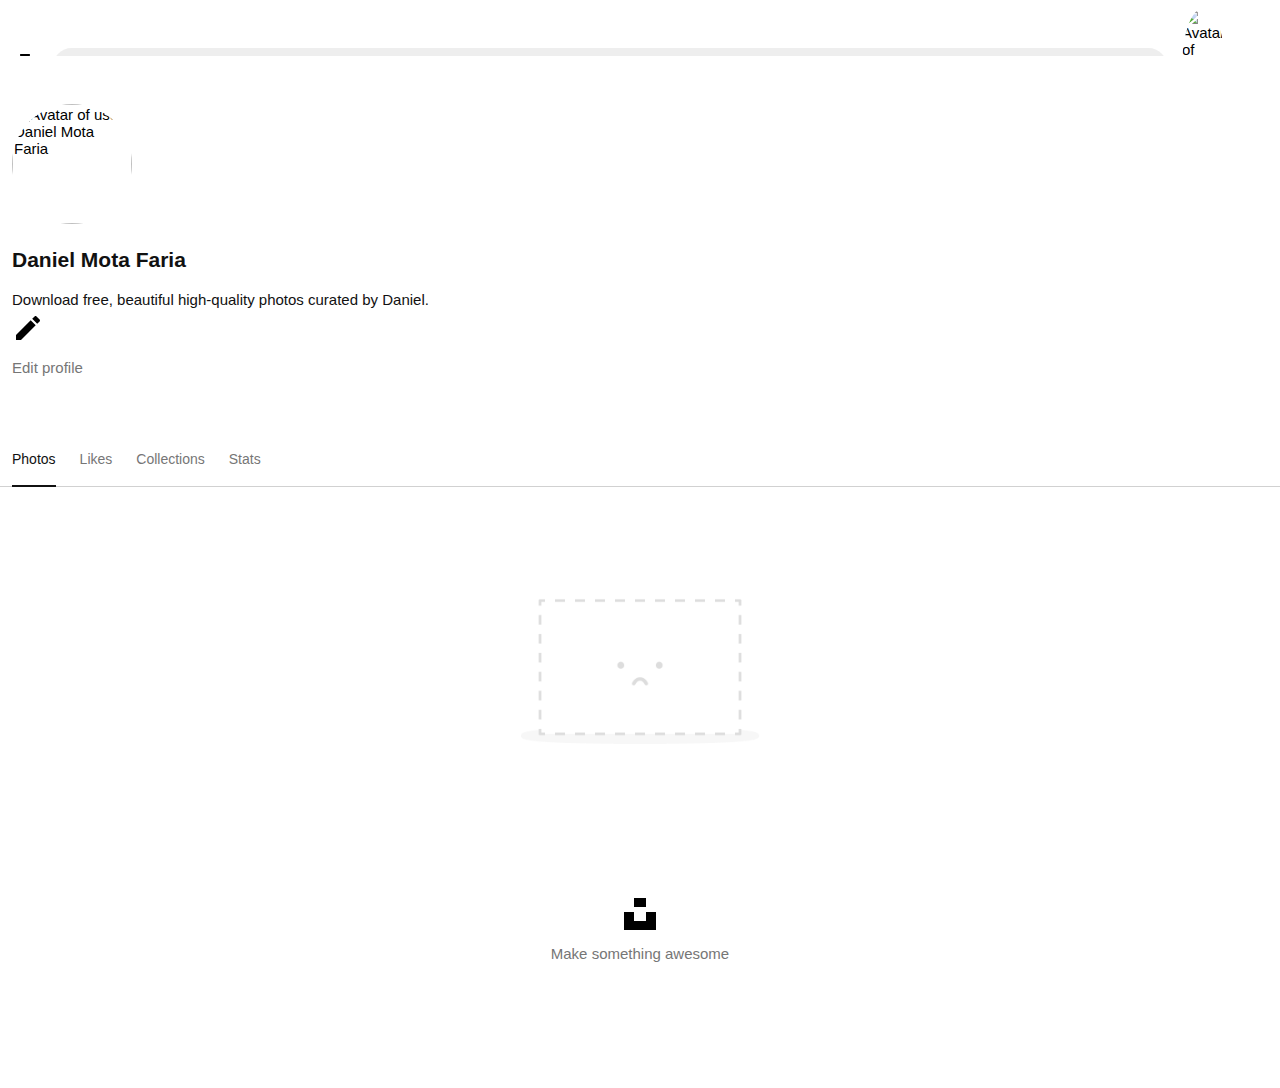
==== Tweedepagina.html @ b47a4273 "Add files via upload" ====
<html lang="nl">

<head>
    <meta charset="UTF-8">
    <meta name="author" content="jouw naam">
    <meta name="viewport" content="width=device-width, initial-scale=1">

    <title>Unsplash website</title>

    <link href="styles/style-pagina2.css" rel="stylesheet">
</head>

<body>
    <h1 class="visually-hidden">See the best free to download photos, images, and wallpapers by Daniel Mota Faria on
        Unsplash.</h1>

    <header>
        <a title="Home — Unsplash" href="/">
            <svg width="26" height="26" class="_1Jlgk" version="1.1" viewBox="0 0 32 32" aria-labelledby="unsplash-home"
                aria-hidden="false">
                <title id="unsplash-home">Unsplash Home</title>
                <path d="M10 9V0h12v9H10zm12 5h10v18H0V14h10v9h12v-9z"> </path>
            </svg>
        </a>

        <form role="search" id="zoekbalk" action="#">
            <button type="submit">
                <svg id="search-icon" width="32" height="32" class="_2-tlh _1azRR _1mPD6" version="1.1"
                    viewBox="0 0 32 32" aria-hidden="false">
                    <path
                        d="M31 28.64l-7.57-7.57a12.53 12.53 0 1 0-2.36 2.36l7.57 7.57zm-17.5-6a9.17 9.17 0 1 1 6.5-2.64 9.11 9.11 0 0 1-6.5 2.67z">
                    </path>
                </svg>
                <input type="search" name="search" id="search" placeholder="Search photos" autocomplete="off"
                    aria-label="zoeken">
            </button>
        </form>

        <img srcset="https://images.unsplash.com/placeholder-avatars/extra-large.jpg?dpr=1&amp;auto=format&amp;fit=crop&amp;w=27&amp;h=27&amp;q=60&amp;crop=faces&amp;bg=fff 1x, https://images.unsplash.com/placeholder-avatars/extra-large.jpg?dpr=2&amp;auto=format&amp;fit=crop&amp;w=27&amp;h=27&amp;q=60&amp;crop=faces&amp;bg=fff 2x"
            src="https://images.unsplash.com/placeholder-avatars/extra-large.jpg?auto=format&amp;fit=crop&amp;w=27&amp;h=27&amp;q=60&amp;crop=faces&amp;bg=fff"
            alt="Avatar of user Daniel Mota Faria">


        <svg id="hamburger" width="24" height="24" version="1.1" viewBox="0 0 32 32" aria-hidden="false">
            <path d="M4 21.3h24V24H4v-2.7zM4 8v2.7h24V8H4zm0 9.3h24v-2.7H4v2.7z"></path>
        </svg>
    </header>

    <section id="profile-info">
        <h2 class="visually-hidden">profile info</h2>
        <img srcset="https://images.unsplash.com/placeholder-avatars/extra-large.jpg?dpr=1&amp;auto=format&amp;fit=crop&amp;w=27&amp;h=27&amp;q=60&amp;crop=faces&amp;bg=fff 1x, https://images.unsplash.com/placeholder-avatars/extra-large.jpg?dpr=2&amp;auto=format&amp;fit=crop&amp;w=27&amp;h=27&amp;q=60&amp;crop=faces&amp;bg=fff 2x"
            src="https://images.unsplash.com/placeholder-avatars/extra-large.jpg?auto=format&amp;fit=crop&amp;w=27&amp;h=27&amp;q=60&amp;crop=faces&amp;bg=fff"
            alt="Avatar of user Daniel Mota Faria">
        <h1>Daniel Mota Faria</h1>
        <h2>Download free, beautiful high-quality photos curated by Daniel.</h2>
        <a href="#">
            <svg width="32" height="32" viewBox="0 0 32 32" aria-hidden="false">
                <path
                    d="M18.7 8.3l5 5L9 28H4v-5L18.7 8.3zm8.9-.8l-3.1-3.1c-.5-.5-1.4-.5-1.9 0l-2.4 2.4 5 5 2.4-2.4c.5-.5.5-1.4 0-1.9z">
                </path>
            </svg>
            <p>Edit profile</p>
        </a>
    </section>

    <section id="categories">
        <h2 class="visually-hidden">categories</h2>
        <ul>
            <li><a href="#">Photos</a></li>
            <li><a href="#">Likes</a></li>
            <li><a href="#">Collections</a></li>
            <li><a href="#">Stats</a></li>
        </ul>
    </section>

    <section id="no-content">
        <h2 class="visually-hidden">No content available</h2>
        <img alt="No content available" src="images/No-content.png">
    </section>

    <footer>
        <svg width="32" height="32" viewBox="0 0 32 32" aria-hidden="false">
            <path d="M10 9V0h12v9H10zm12 5h10v18H0V14h10v9h12v-9z"></path>
        </svg>
        <p>Make something awesome</p>
    </footer>
</body>

</html>
---- styles/style-pagina2.css ----
*,
*::after,
*::before {
    box-sizing: border-box;
    font-family: apple-system, BlinkMacSystemFont, San Francisco, Helvetica Neue, Helvetica, Ubuntu, Roboto, Noto, Segoe UI, Arial, sans-serif;
    font-size: 15px;
    font-weight: 400;
}

body {
    background: white;
    margin: 0;
}

@media(max-width:480px) {
    #profile-info a {
        display: none;
    }
}

a {
    /*om de blauwe kleur en onderstreep te verwijderen*/
    color: #767676;
    text-decoration: none;
}

header {
    /*dit is me container/parent */
    z-index: 10;
    align-items: center;
    margin: 0;
    padding: 0.5em 0.8em;
    height: 56px;

    max-width: 100%;

    display: grid;
    grid-template-columns: min-content 1fr min-content min-content;
    column-gap: 1em;
    grid-column-start: auto;

    background: white;
    overflow: hidden;
}

header img {
    border-radius: 50%;
}

#zoekbalk {
    /*Dit is de css voor de zoekbalk*/

    height: 2.5em;
    border-radius: 1.6em;
    background-color: #eee;
    border: 1px solid transparent;
    margin: 0;
    flex: 1;
}


button:first-of-type {
    /*dit is niet alleen de icon */

    height: 40px;
    display: flex;

    width: 100%;
    background-color: transparent;
    border: 1px solid transparent;
}

#search {
    background-color: transparent;
    border: solid 1px transparent;
    width: 100%;
    height: 100%;
    padding: 1px 2px 4px 7px;

    font-size: 13.8px;
}

#search-icon {
    margin: .1875em 0 0 .1875em;
    fill: #767676;

    height: 60%;
    padding-top: 6px;
}

#hamburger {
    margin-right: 4px;
    fill: #767676;
}

#profile-info {
    padding: 48px 12px;
}

#profile-info img {
    height: 8em;
    border-radius: 50%;
    margin-bottom: 24px;
}

#profile-info h1 {
    font-size: 21px;
    font-weight: 700;
    margin: 0;
    color: #111;
    padding-bottom: 16px;
}

#profile-info h2 {
    font-size: 15px;
    font-weight: 400;
    line-height: 1.6;
    color: #111;
    margin: 0;
}

#categories{
    position:relative;
}

ul {
    position:sticky;
    list-style-type: none;
    background-color: white;
    height: 3.7333333333333334em;
    margin-bottom: 56px;
    margin-top: -8px;
    font-size:15px;
    font-weight: 400;
    display: flex;
    align-items: center;
    padding: 0 .8em;
    box-shadow: inset 0 -1px #d1d1d1;
}

li {
    /*items in de menubalk*/
    padding-left: 1.6em;
    height: 100%;
    width: fit-content;
    display: flex;
    align-items: center;
  
    color: #767676;
}

li:first-of-type{
    padding-left:0;
    box-shadow: inset 0 -2px #111;
}
li:first-of-type a{
    color:#111;
}

li a{
    font-size:14px;
    font-weight: 500;
}

#no-content{
    display:flex;
    align-items:center;
    justify-content:center;
    padding:0 .8em;
    margin-bottom:100px;
}

#no-content img{
    max-width:20em;
    margin:0 25.6px;
    justify-content:center;
    align-items:center;
}

footer{
    display:flex;
    align-items:center;
    flex-direction:column;
    padding-top:2em;
    padding-bottom:110px;
}

footer p{
    margin-top:1em;
    margin-bottom:16px;
    color:#767676;
}

.visually-hidden {
    /* https://www.a11yproject.com/posts/2013-01-11-how-to-hide-content/ */
    clip: rect(0 0 0 0);
    clip-path: inset(50%);
    height: 1px;
    overflow: hidden;
    position: absolute;
    white-space: nowrap;
    width: 1px;
}
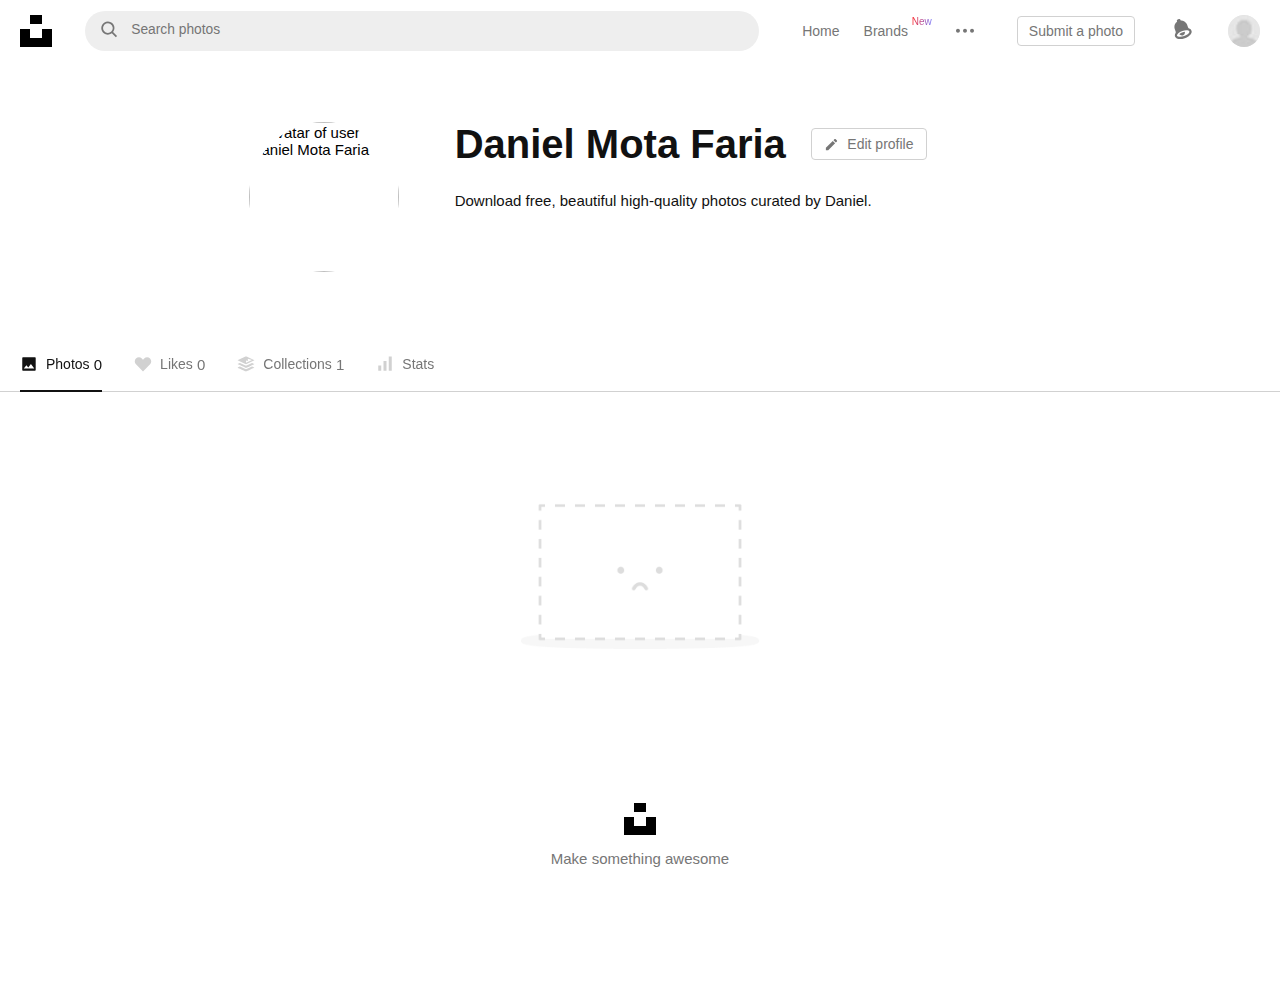
==== commit d4f92efa: "Add files via upload" ====
--- a/Tweedepagina.html
+++ b/Tweedepagina.html
@@ -16,60 +16,111 @@
 
     <header>
         <a title="Home — Unsplash" href="/">
-            <svg width="26" height="26" class="_1Jlgk" version="1.1" viewBox="0 0 32 32" aria-labelledby="unsplash-home"
-                aria-hidden="false">
+            <svg viewBox="0 0 32 32" aria-labelledby="unsplash-home" aria-hidden="false">
                 <title id="unsplash-home">Unsplash Home</title>
                 <path d="M10 9V0h12v9H10zm12 5h10v18H0V14h10v9h12v-9z"> </path>
             </svg>
         </a>
 
-        <form role="search" id="zoekbalk" action="#">
-            <button type="submit">
-                <svg id="search-icon" width="32" height="32" class="_2-tlh _1azRR _1mPD6" version="1.1"
-                    viewBox="0 0 32 32" aria-hidden="false">
+        <div role="search" id="zoekbalk" action="#">
+            <button>
+                <svg width="32" height="32" viewBox="0 0 32 32" aria-hidden="false">
                     <path
                         d="M31 28.64l-7.57-7.57a12.53 12.53 0 1 0-2.36 2.36l7.57 7.57zm-17.5-6a9.17 9.17 0 1 1 6.5-2.64 9.11 9.11 0 0 1-6.5 2.67z">
                     </path>
                 </svg>
-                <input type="search" name="search" id="search" placeholder="Search photos" autocomplete="off"
+                <input id="searchSmallscreen" placeholder="Search photos" autocomplete="off" aria-label="zoeken">
+                <input id="searchBigscreen" placeholder="Search free high-resolution photos" autocomplete="off"
                     aria-label="zoeken">
             </button>
-        </form>
+        </div>
 
-        <img srcset="https://images.unsplash.com/placeholder-avatars/extra-large.jpg?dpr=1&amp;auto=format&amp;fit=crop&amp;w=27&amp;h=27&amp;q=60&amp;crop=faces&amp;bg=fff 1x, https://images.unsplash.com/placeholder-avatars/extra-large.jpg?dpr=2&amp;auto=format&amp;fit=crop&amp;w=27&amp;h=27&amp;q=60&amp;crop=faces&amp;bg=fff 2x"
-            src="https://images.unsplash.com/placeholder-avatars/extra-large.jpg?auto=format&amp;fit=crop&amp;w=27&amp;h=27&amp;q=60&amp;crop=faces&amp;bg=fff"
-            alt="Avatar of user Daniel Mota Faria">
+        <ul>
+            <li>Home</li>
+            <li>Brands&nbsp;<span>New</span></li>
+            <li><svg width="18" height="18" viewBox="0 0 32 32" aria-hidden="false">
+                    <path
+                        d="M7 15.5c0 1.9-1.6 3.5-3.5 3.5s-3.5-1.6-3.5-3.5 1.6-3.5 3.5-3.5 3.5 1.6 3.5 3.5zm21.5-3.5c-1.9 0-3.5 1.6-3.5 3.5s1.6 3.5 3.5 3.5 3.5-1.6 3.5-3.5-1.6-3.5-3.5-3.5zm-12.5 0c-1.9 0-3.5 1.6-3.5 3.5s1.6 3.5 3.5 3.5 3.5-1.6 3.5-3.5-1.6-3.5-3.5-3.5z">
+                    </path>
+                </svg></li>
+        </ul>
 
+        <button id="Submitphoto">Submit a photo</button>
 
-        <svg id="hamburger" width="24" height="24" version="1.1" viewBox="0 0 32 32" aria-hidden="false">
+        <div id="Bell"><svg width="20" height="20" viewBox="0 0 32 32" aria-hidden="false">
+                <path
+                    d="M18.9 30.6c-7.4 2.6-14.2 1.4-15.7-2.8-.5-1.5-.2-3.2.8-4.9.5-.8.5-2.1.2-3l-1.4-3.9c-.9-2.6-.7-5.2.3-7.5.7-1.7 2-3.1 3.5-4.1l-.4-1c-.4-1.1.2-2.2 1.3-2.6l1.9-.7c1.1-.4 2.2.2 2.6 1.3l.4 1c2-.2 4.1.3 5.9 1.4 1.9 1.2 3.5 3.1 4.3 5.4l1.4 3.9c.3.8 1.2 1.9 2 2.2 1.8.7 3 1.8 3.6 3.4 1.4 4.2-3.2 9.3-10.7 11.9zm7.3-10.8c-.6-1.7-5.2-2.8-11.3-.7-6.1 2.1-9 5.8-8.4 7.5.6 1.7 5.2 2.8 11.3.7 6.1-2.1 9-5.8 8.4-7.5zm-7.2.8l.1.8c0 1.9-1.1 3.6-2.7 4.4-.6.3-1.3.6-2.1.6h-.1c-1.6 0-2.9-.8-3.9-1.9-.1-.2-.1-.5.1-.6 1.1-.9 2.8-2 5.3-2.8 1-.3 2-.6 2.9-.8.1-.1.3.1.4.3z">
+                </path>
+            </svg>
+        </div>
+        <button id="Profile">
+            <img src="images/Avatar-profile.jpg">
+        </button>
+
+        <svg id="hamburger" width="24" height="24" viewBox="0 0 32 32" aria-hidden="false">
             <path d="M4 21.3h24V24H4v-2.7zM4 8v2.7h24V8H4zm0 9.3h24v-2.7H4v2.7z"></path>
         </svg>
     </header>
 
     <section id="profile-info">
         <h2 class="visually-hidden">profile info</h2>
-        <img srcset="https://images.unsplash.com/placeholder-avatars/extra-large.jpg?dpr=1&amp;auto=format&amp;fit=crop&amp;w=27&amp;h=27&amp;q=60&amp;crop=faces&amp;bg=fff 1x, https://images.unsplash.com/placeholder-avatars/extra-large.jpg?dpr=2&amp;auto=format&amp;fit=crop&amp;w=27&amp;h=27&amp;q=60&amp;crop=faces&amp;bg=fff 2x"
-            src="https://images.unsplash.com/placeholder-avatars/extra-large.jpg?auto=format&amp;fit=crop&amp;w=27&amp;h=27&amp;q=60&amp;crop=faces&amp;bg=fff"
-            alt="Avatar of user Daniel Mota Faria">
-        <h1>Daniel Mota Faria</h1>
-        <h2>Download free, beautiful high-quality photos curated by Daniel.</h2>
-        <a href="#">
-            <svg width="32" height="32" viewBox="0 0 32 32" aria-hidden="false">
-                <path
-                    d="M18.7 8.3l5 5L9 28H4v-5L18.7 8.3zm8.9-.8l-3.1-3.1c-.5-.5-1.4-.5-1.9 0l-2.4 2.4 5 5 2.4-2.4c.5-.5.5-1.4 0-1.9z">
-                </path>
-            </svg>
-            <p>Edit profile</p>
-        </a>
+        <div>
+            <img srcset="https://images.unsplash.com/placeholder-avatars/extra-large.jpg?dpr=1&amp;auto=format&amp;fit=crop&amp;w=27&amp;h=27&amp;q=60&amp;crop=faces&amp;bg=fff 1x, https://images.unsplash.com/placeholder-avatars/extra-large.jpg?dpr=2&amp;auto=format&amp;fit=crop&amp;w=27&amp;h=27&amp;q=60&amp;crop=faces&amp;bg=fff 2x"
+                src="https://images.unsplash.com/placeholder-avatars/extra-large.jpg?auto=format&amp;fit=crop&amp;w=27&amp;h=27&amp;q=60&amp;crop=faces&amp;bg=fff"
+                alt="Avatar of user Daniel Mota Faria">
+        </div>
+
+        <div>
+            <h1>Daniel Mota Faria</h1>
+
+            <a>
+                <svg width="32" height="32" viewBox="0 0 32 32" aria-hidden="false">
+                    <path
+                        d="M18.7 8.3l5 5L9 28H4v-5L18.7 8.3zm8.9-.8l-3.1-3.1c-.5-.5-1.4-.5-1.9 0l-2.4 2.4 5 5 2.4-2.4c.5-.5.5-1.4 0-1.9z">
+                    </path>
+                </svg>
+                <p>Edit profile</p>
+            </a>
+        
+            <h2>Download free, beautiful high-quality photos curated by Daniel.</h2>
+        </div>
     </section>
 
     <section id="categories">
         <h2 class="visually-hidden">categories</h2>
         <ul>
-            <li><a href="#">Photos</a></li>
-            <li><a href="#">Likes</a></li>
-            <li><a href="#">Collections</a></li>
-            <li><a href="#">Stats</a></li>
+            <li><a href="#">
+                    <svg class="icons" width="32" height="32" class="DhJsa" version="1.1" viewBox="0 0 32 32"
+                        aria-hidden="false">
+                        <path
+                            d="M26.7 4H5.3C4.5 4 4 4.5 4 5.3v21.3c0 .9.5 1.4 1.3 1.4h21.3c.8 0 1.3-.5 1.3-1.3V5.3c.1-.8-.4-1.3-1.2-1.3zm-20 20l4.7-6 3.3 4 4.7-6 6 8H6.7z">
+                        </path>
+                    </svg>
+                    Photos<span>&nbsp;0</span></a></li>
+            <li><a href="#"><svg class="icons" width="32" height="32" class="DhJsa" version="1.1" viewBox="0 0 32 32"
+                        aria-hidden="false">
+                        <path
+                            d="M28.6 16.6L16 29.3 3.5 16.6c-2.8-3-2.9-7.7 0-10.5s7.6-2.8 10.4 0L16 8.3l2.1-2.2c2.9-2.8 7.6-2.8 10.4 0 2.9 3 2.9 7.6.1 10.5z">
+                        </path>
+                    </svg>
+                    Likes<span>&nbsp;0</span></a></li>
+            <li><a href="#"><svg class="icons" width="32" height="32" class="DhJsa" version="1.1" viewBox="0 0 32 32"
+                        aria-hidden="false">
+                        <path
+                            d="M1.85543 9.96868C6.21534 11.9994 10.6257 14.0483 15.0039 16.0607c.3098.1714.6581.2613 1.0122.2613.3541 0 .7024-.0899 1.0121-.2613 4.3599-1.9941 8.7565-4.0613 13.0797-6.07373.2473-.11892.5588-.18294.5588-.5031 0-.32015-.3115-.41162-.5588-.52139-4.3232-2.02154-8.7748-4.11625-13.1163-6.12864-.6093-.21642-1.2736-.22286-1.8869-.0183-4.3966 2.03069-8.88936 4.1254-13.26759 6.17438-.21067.10062-.50378.18295-.50378.47566s.29311.40248.5221.5031zm17.43517.65862V6.84032l7.41 2.10387-10.68 4.96691V9.58449l3.27 1.04281zM27.8501 20.8539c-.327-.158-.6856-.24-1.0488-.24-.3632 0-.7218.082-1.0488.24l-8.6832 4.0613c-.3326.1666-.6995.2534-1.0716.2534-.3721 0-.7391-.0868-1.0717-.2534l-8.71066-4.0247c-.33699-.1628-.70648-.2474-1.08082-.2474-.37434 0-.74383.0846-1.08082.2474-.71444.3476-1.4472.686-2.1708 1.0245-.23814.1189-.54957.1829-.54957.5031 0 .3201.31143.4116.54041.5213.22899.1098 12.78016 5.9501 13.09806 6.1012.3179.1511.6764.25 1.0259.2927.3788-.0358.7281-.1478 1.0625-.3293.3343-.1814 13.374-6.2655 13.4278-6.2932.0538-.0277.099-.0697.1305-.1213.0315-.0517.0482-.111.0482-.1714 0-.0605-.0167-.1198-.0482-.1715-.0315-.0516-.0767-.0936-.1305-.1213-.0538-.0277-2.3109-1.1135-2.6379-1.2714z">
+                        </path>
+                        <path
+                            d="M27.8501 14.46c-.327-.158-.6856-.24-1.0488-.24-.3632 0-.7218.082-1.0488.24l-8.6832 4.0613c-.3326.1666-.6995.2533-1.0716.2533-.3721 0-.7391-.0867-1.0717-.2533l-8.71066-4.0247c-.33699-.1628-.70648-.2474-1.08082-.2474-.37434 0-.74383.0846-1.08082.2474-.71444.3476-1.4472.686-2.1708 1.0244-.23815.119-.54957.183-.54957.5031 0 .3202.31142.4117.54041.5214.22899.1098 12.78016 5.9501 13.09806 6.1012.3179.1511.6764.25 1.0259.2927.3788-.0358.7281-.1478 1.0625-.3293.3343-.1814 13.374-6.2655 13.4278-6.2932.0538-.0277.099-.0697.1305-.1213.0315-.0517.0482-.111.0482-.1715 0-.0604-.0167-.1197-.0482-.1714-.0315-.0516-.0767-.0936-.1305-.1213-.0538-.0277-2.3109-1.1135-2.6379-1.2714z">
+                        </path>
+                    </svg>
+                    Collections<span>&nbsp;1</span></a></li>
+            <li><a href="#"><svg class="icons" width="32" height="32" class="DhJsa" version="1.1" viewBox="0 0 32 32"
+                        aria-hidden="false">
+                        <path
+                            d="M13.3333 28V10.6667h5.3334V28h-5.3334zm9.3334 0V2.66669H28V28h-5.3333zM4 28v-9.3333h5.33333V28H4z">
+                        </path>
+                    </svg>
+                    Stats</a></li>
         </ul>
     </section>
 
--- a/styles/style-pagina2.css
+++ b/styles/style-pagina2.css
@@ -12,11 +12,9 @@
     margin: 0;
 }
 
-@media(max-width:480px) {
-    #profile-info a {
-        display: none;
-    }
-}
+body::-webkit-scrollbar {
+    display: none;
+  }
 
 a {
     /*om de blauwe kleur en onderstreep te verwijderen*/
@@ -26,79 +24,100 @@
 
 header {
     /*dit is me container/parent */
+    display: grid;
+      grid-template-columns: min-content 1fr min-content min-content;
+      column-gap: 1em;
+      grid-column-start: auto;
+      border-bottom: solid 1px rgba(229, 229, 229);
+    
     z-index: 10;
     align-items: center;
     margin: 0;
     padding: 0.5em 0.8em;
     height: 56px;
-
     max-width: 100%;
-
-    display: grid;
-    grid-template-columns: min-content 1fr min-content min-content;
-    column-gap: 1em;
-    grid-column-start: auto;
-
+  
     background: white;
     overflow: hidden;
-}
-
-header img {
-    border-radius: 50%;
-}
-
-#zoekbalk {
-    /*Dit is de css voor de zoekbalk*/
-
-    height: 2.5em;
-    border-radius: 1.6em;
-    background-color: #eee;
-    border: 1px solid transparent;
-    margin: 0;
-    flex: 1;
-}
-
-
-button:first-of-type {
-    /*dit is niet alleen de icon */
-
-    height: 40px;
-    display: flex;
-
-    width: 100%;
-    background-color: transparent;
-    border: 1px solid transparent;
-}
-
-#search {
-    background-color: transparent;
-    border: solid 1px transparent;
-    width: 100%;
-    height: 100%;
-    padding: 1px 2px 4px 7px;
-
-    font-size: 13.8px;
-}
-
-#search-icon {
-    margin: .1875em 0 0 .1875em;
-    fill: #767676;
-
-    height: 60%;
-    padding-top: 6px;
+  }
+
+header a svg {
+  width: 26px;
+  height: 26px;
+}
+
+header button img {
+  border-radius: 50%;
+}
+
+#searchBigscreen {
+  display: none;
+}
+
+#Profile {
+  padding: 0;
+  margin: 0;
+  border: 0;
+  height: fit-content;
+  border-radius: 50%;
+}
+
+#zoekbalk{
+  /*Dit is de css voor de hele zoekbalk div*/
+  height:40px;
+  width:100%;
+  border-radius: 1.6em;
+  background-color: #eee;
+  border: 0;
+  margin: 0;
+}
+
+#zoekbalk button {
+  /*dit is niet alleen de icon */
+
+  height: 40px;
+  display: flex;
+  width: 100%;
+  background-color: transparent;
+  border: 0;
+}
+
+#zoekbalk button svg {
+  margin: .1875em 0 0 .1875em;
+  fill: #767676;
+
+  height: 60%;
+  padding-top: 6px;
+}
+
+#searchSmallscreen {
+  background-color: transparent;
+  border: 0;
+  width: 100%;
+  height: 100%;
+  padding: 1px 2px 4px 7px;
+
+  font-size: 13.8px;
 }
 
 #hamburger {
-    margin-right: 4px;
-    fill: #767676;
+  margin-right: 4px;
+}
+
+#hamburger path {
+  fill: #767676;
 }
 
 #profile-info {
     padding: 48px 12px;
+    display:flex;
+    flex-direction:column;
+    position:relative;
 }
 
 #profile-info img {
-    height: 8em;
+    height: 10em;
+    width:10em;
     border-radius: 50%;
     margin-bottom: 24px;
 }
@@ -119,14 +138,42 @@
     margin: 0;
 }
 
+#profile-info a{
+    position:absolute;
+    top:48px; right:.8em;
+    display:flex;
+    align-items:center;
+    height:32px;
+    padding:0 12px;
+    color: #767676;
+    background-color: #fff;
+    border: solid 1px #d1d1d1;
+    border-radius: 4px;
+    white-space:nowrap;
+}
+
+#profile-info a svg{
+    width:1em;
+    height:1em;
+    margin-right:8px;
+}
+
+#profile-info a svg path{
+    fill:#767676;
+}
+
+#profile-info a p{
+    margin:0;
+    font-size:14px;
+}
+
 #categories{
-    position:relative;
-}
-
-ul {
     position:sticky;
+    top:0;
+}
+
+#categories ul {
     list-style-type: none;
-    background-color: white;
     height: 3.7333333333333334em;
     margin-bottom: 56px;
     margin-top: -8px;
@@ -138,28 +185,31 @@
     box-shadow: inset 0 -1px #d1d1d1;
 }
 
-li {
+#categories li {
     /*items in de menubalk*/
     padding-left: 1.6em;
     height: 100%;
     width: fit-content;
     display: flex;
     align-items: center;
-  
     color: #767676;
 }
 
-li:first-of-type{
+#categories li:first-of-type a{
+    box-shadow: inset 0 -2px #111;
+    color:#111;
+}
+
+#categories li:first-of-type{
     padding-left:0;
-    box-shadow: inset 0 -2px #111;
-}
-li:first-of-type a{
-    color:#111;
-}
-
-li a{
+}
+
+#categories li a{
     font-size:14px;
     font-weight: 500;
+    height:56px;
+    display:flex;
+    align-items:center;
 }
 
 #no-content{
@@ -190,6 +240,10 @@
     margin-bottom:16px;
     color:#767676;
 }
+
+:focus {
+    outline: grey 1px solid;
+  }
 
 .visually-hidden {
     /* https://www.a11yproject.com/posts/2013-01-11-how-to-hide-content/ */
@@ -200,4 +254,255 @@
     position: absolute;
     white-space: nowrap;
     width: 1px;
+}
+
+@media(max-width:480px) {
+    #profile-info a {
+        display: none;
+    }
+
+    #profile-info img {
+        height: 8em;
+        width:8em;
+    }
+}
+
+@media(max-width:768px){
+    header ul {
+      display: none;
+    }
+    
+    header li {
+      display: none;
+    }
+    
+    #Submitphoto {
+      display: none;
+    }
+    
+    #Bell {
+      display: none;
+    }
+  
+    #view-all{
+      display:none;
+    }
+  
+    #view-all{
+      display:none;
+    }
+  
+    #Intro div{
+      display:none;
+    }
+  
+    #Squarespace-article div p:first-of-type{
+      display:none;
+    }
+
+    #categories ul li svg{
+        display:none;
+    }
+
+    #categories span{
+        display:none;
+    }
+  }
+
+/*--------------------------------------------------------------------*/
+/*--------------------------------------------------------------------*/
+
+
+@media(min-width:768px) {
+
+    header{
+      /*dit is me container/parent */
+      z-index: 10;
+      padding: 0 20px;
+      margin: 0;
+      border:none;
+      height: 62px;
+      max-width: 100%;
+      display:flex;
+      align-items: center;
+      background: white;
+      position:sticky;
+      top:0; left:0; right:0;
+    }
+  
+    header a svg {
+      width: 32px;
+      height: 32px;
+    }
+  
+    #zoekbalk {
+      /*Dit is de css voor de hele zoekbalk div*/
+      margin-left: 1.2em;
+      display:block;
+      width:fit-content;
+      flex-grow:1;
+      flex-shrink:1;
+    }
+  
+    header ul {
+      display: flex;
+      width: fit-content;
+      margin:0;
+      list-style-type: none;
+      padding: 0 16px;
+      box-shadow:none;
+    }
+  
+    header ul li {
+      width: fit-content;
+      display: flex;
+      align-items: center;
+      font-size: 14px;
+      font-weight: 500;
+      padding: 20px 12px;
+      color: #767676;
+    }
+  
+    header ul li:first-of-type {
+      box-shadow:none;
+    }
+  
+    header ul li span {
+      background: linear-gradient(94deg, #ff2a2a, #7074ff);
+      -webkit-background-clip: text;
+      -webkit-text-fill-color: transparent;
+      -webkit-box-decoration-break: clone;
+      font-size: 10px;
+      font-weight: 500;
+      position: relative;
+      top: -10px;
+    }
+  
+    header ul li svg {
+      fill: #767676;
+    }
+  
+    #Submitphoto {
+      font-weight: 500;
+      font-size: 14px;
+      color: #767676;
+      background-color: white;
+      border: 1px solid #d1d1d1;
+      border-radius: 4px;
+      padding: 0 11px;
+      height: 30px;
+      width:fit-content;
+      white-space: nowrap;
+    }
+  
+    #Bell {
+      padding: 10px 14px;
+      margin-left: 9px;
+      height: 43.2px;
+      width: 48px;
+    }
+  
+    #Bell path {
+      fill: #767676;
+    }
+  
+    header button img {
+      border-radius: 50%;
+      width: 32px;
+      height: 32px;
+    }
+  
+    #Profile {
+      padding: 0;
+      margin: 0;
+      margin-left: 6px;
+      border: 0;
+      width: fit-content;
+      border-radius: 50%;
+    }
+  
+    #hamburger {
+      display: none;
+    }
+
+    #profile-info{
+        padding:4em .8em 4.8em;
+        height:18.8em;
+        flex-direction: row;
+        max-width: 1320px;
+        margin-right:auto;
+        margin-left:auto;
+    }
+
+    #profile-info img{
+        height:10em;
+        width:10em;
+        margin-left: auto;
+        margin-right: 32px;
+        margin-bottom:0;
+    }
+
+    #profile-info div:first-of-type{
+        width:33.333333%;
+        display:flex;
+        justify-content:space-around;
+    }
+
+    #profile-info div:last-of-type{
+        width:66.666666667%;
+        display:flex;
+        flex-wrap:wrap;
+    }
+
+    #profile-info h1{
+        font-size:40px;
+        padding: 0 0 24px 24px;
+        display:flex;
+    }
+
+    #profile-info a{
+        position:relative;
+        margin-top:-2.8em;
+        margin-left:2.5em;
+        
+    }
+
+    #profile-info h2{
+        padding:0 0 24px 24px;
+        margin-top:-2.5em;
+    }
+
+    #categories{
+        top:56px;
+    }
+
+    #categories ul{
+        padding:0 20px;
+    }
+
+    #categories ul li{
+        padding-left:32px;
+    }
+    
+    #categories ul li:first-of-type svg{
+        fill:#111;
+    }
+    
+    .icons{
+        width:1.2em;
+        height:1.2em;
+        fill: #d1d1d1;
+        margin-right:8px;
+    } 
+}
+
+@media (min-width:992){
+    #searchSmallscreen{
+        display:none;
+    }
+
+    #searchBigscreen{
+        display:flex;
+        
+    }
 }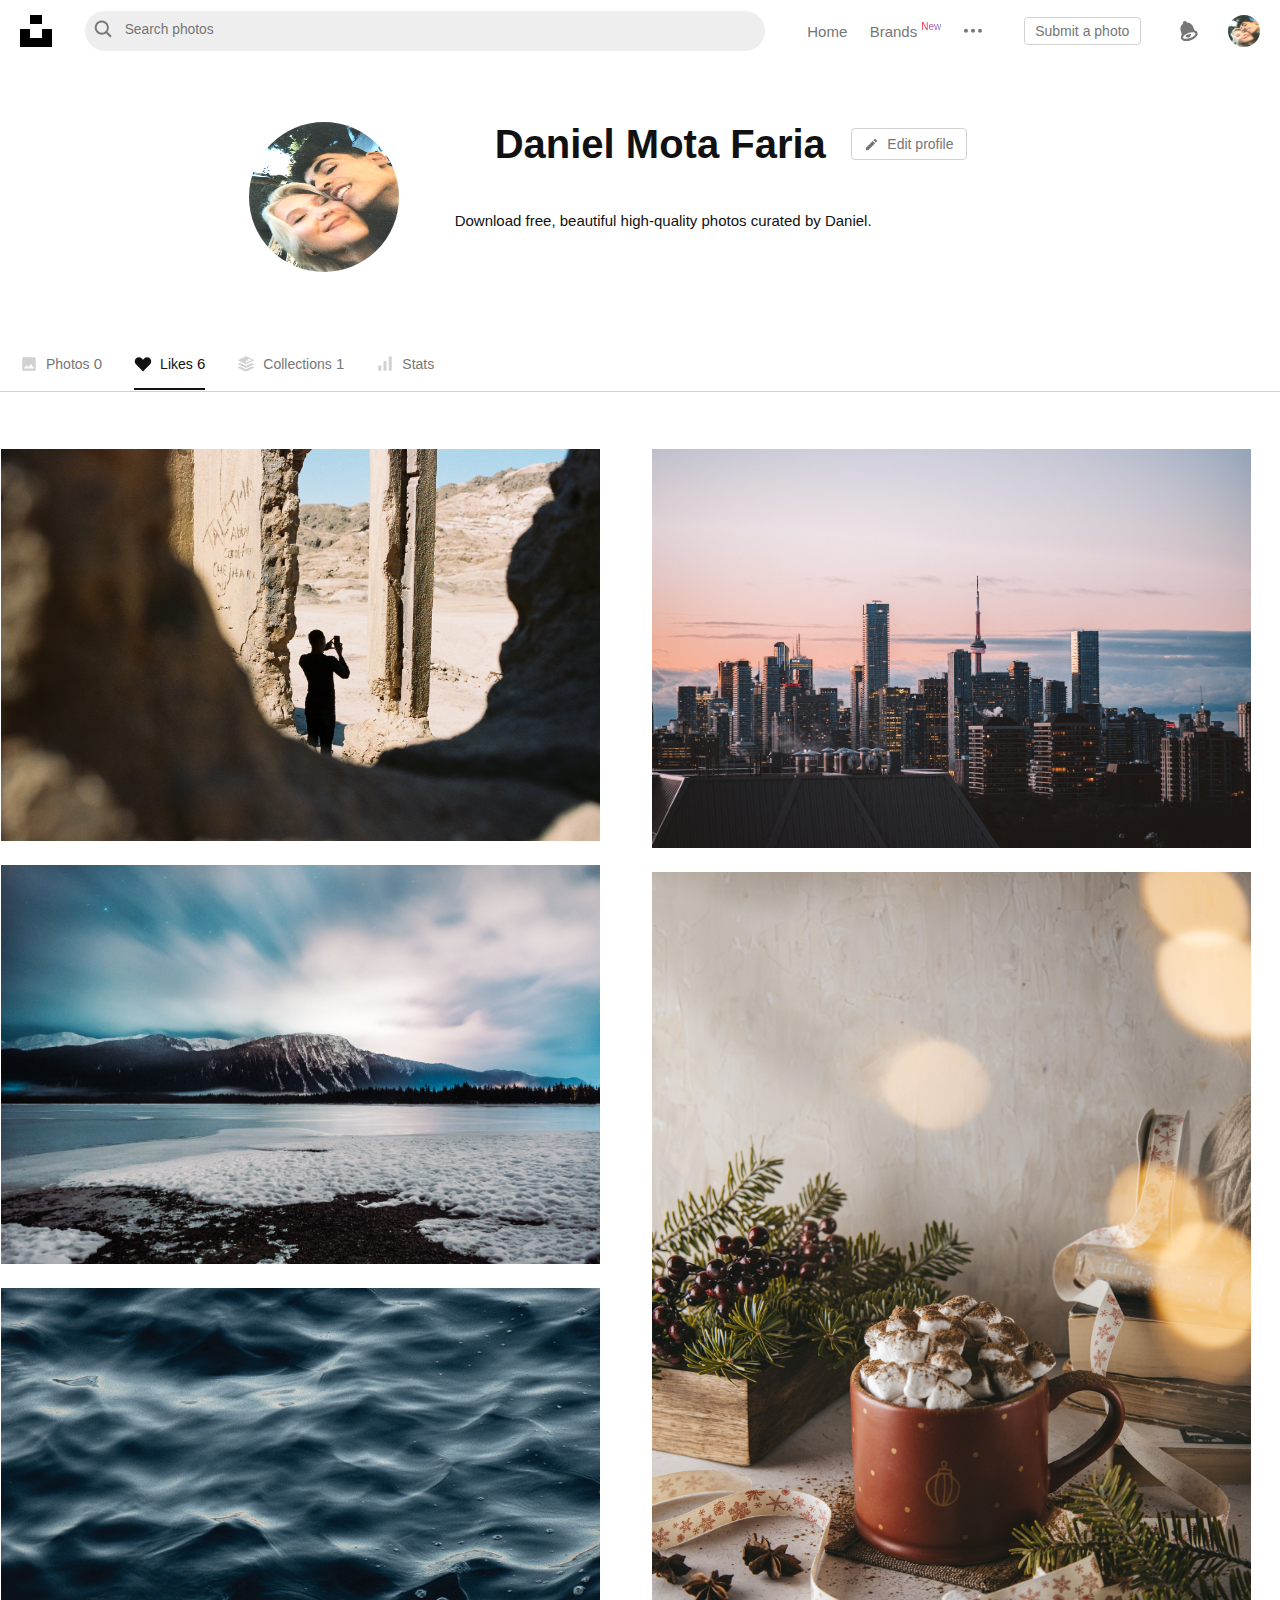
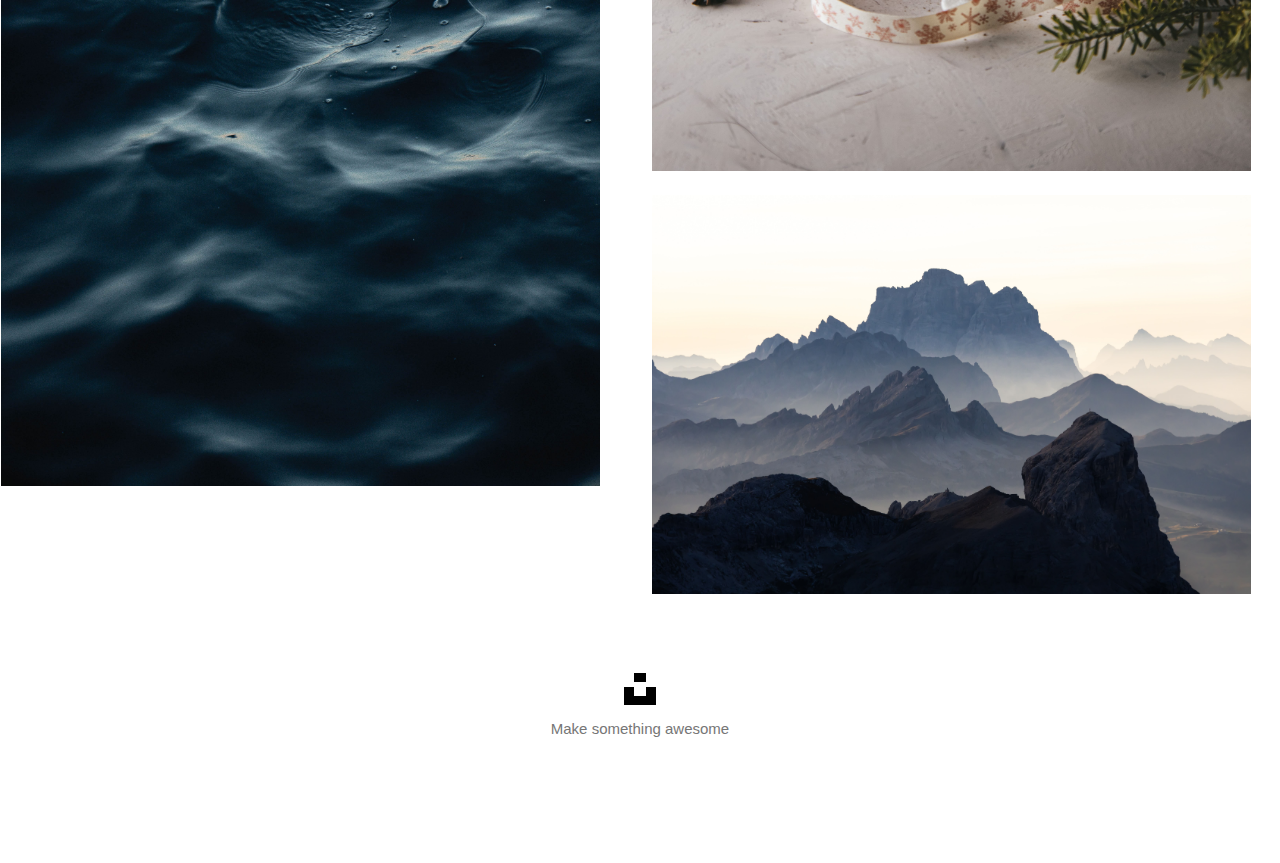
==== commit 51acb5af: "Add files via upload" ====
--- a/Tweedepagina.html
+++ b/Tweedepagina.html
@@ -1,4 +1,5 @@
 <html lang="nl">
+<!DOCTYPE html>
 
 <head>
     <meta charset="UTF-8">
@@ -15,65 +16,72 @@
         Unsplash.</h1>
 
     <header>
-        <a title="Home — Unsplash" href="/">
+        <a title="Home — Unsplash" href="index.html">
             <svg viewBox="0 0 32 32" aria-labelledby="unsplash-home" aria-hidden="false">
                 <title id="unsplash-home">Unsplash Home</title>
                 <path d="M10 9V0h12v9H10zm12 5h10v18H0V14h10v9h12v-9z"> </path>
             </svg>
         </a>
 
-        <div role="search" id="zoekbalk" action="#">
-            <button>
-                <svg width="32" height="32" viewBox="0 0 32 32" aria-hidden="false">
+        <form role="search" id="zoekbalk" action="#">
+            <svg width="32" height="32" viewBox="0 0 32 32" aria-hidden="false">
+                <path
+                    d="M31 28.64l-7.57-7.57a12.53 12.53 0 1 0-2.36 2.36l7.57 7.57zm-17.5-6a9.17 9.17 0 1 1 6.5-2.64 9.11 9.11 0 0 1-6.5 2.67z">
+                </path>
+            </svg>
+            <input id="searchSmallscreen" placeholder="Search photos" autocomplete="off" aria-label="zoeken">
+            <input id="searchBigscreen" placeholder="Search free high-resolution photos" autocomplete="off"
+                aria-label="zoeken">
+        </form>
+
+        <ul>
+            <li><a href="index.html">Home</a></li>
+            <li><a href="#">Brands&nbsp;<span>New</span></a></li>
+            <li><a href="#"><svg width="18" height="18" viewBox="0 0 32 32" aria-hidden="false">
+                        <path
+                            d="M7 15.5c0 1.9-1.6 3.5-3.5 3.5s-3.5-1.6-3.5-3.5 1.6-3.5 3.5-3.5 3.5 1.6 3.5 3.5zm21.5-3.5c-1.9 0-3.5 1.6-3.5 3.5s1.6 3.5 3.5 3.5 3.5-1.6 3.5-3.5-1.6-3.5-3.5-3.5zm-12.5 0c-1.9 0-3.5 1.6-3.5 3.5s1.6 3.5 3.5 3.5 3.5-1.6 3.5-3.5-1.6-3.5-3.5-3.5z">
+                        </path>
+                    </svg></a></li>
+        </ul>
+
+        <button id="Submitphoto">Submit a photo</button>
+
+        <div id="Bell">
+            <a href="#"><svg width="20" height="20" viewBox="0 0 32 32" aria-hidden="false">
                     <path
-                        d="M31 28.64l-7.57-7.57a12.53 12.53 0 1 0-2.36 2.36l7.57 7.57zm-17.5-6a9.17 9.17 0 1 1 6.5-2.64 9.11 9.11 0 0 1-6.5 2.67z">
+                        d="M18.9 30.6c-7.4 2.6-14.2 1.4-15.7-2.8-.5-1.5-.2-3.2.8-4.9.5-.8.5-2.1.2-3l-1.4-3.9c-.9-2.6-.7-5.2.3-7.5.7-1.7 2-3.1 3.5-4.1l-.4-1c-.4-1.1.2-2.2 1.3-2.6l1.9-.7c1.1-.4 2.2.2 2.6 1.3l.4 1c2-.2 4.1.3 5.9 1.4 1.9 1.2 3.5 3.1 4.3 5.4l1.4 3.9c.3.8 1.2 1.9 2 2.2 1.8.7 3 1.8 3.6 3.4 1.4 4.2-3.2 9.3-10.7 11.9zm7.3-10.8c-.6-1.7-5.2-2.8-11.3-.7-6.1 2.1-9 5.8-8.4 7.5.6 1.7 5.2 2.8 11.3.7 6.1-2.1 9-5.8 8.4-7.5zm-7.2.8l.1.8c0 1.9-1.1 3.6-2.7 4.4-.6.3-1.3.6-2.1.6h-.1c-1.6 0-2.9-.8-3.9-1.9-.1-.2-.1-.5.1-.6 1.1-.9 2.8-2 5.3-2.8 1-.3 2-.6 2.9-.8.1-.1.3.1.4.3z">
                     </path>
                 </svg>
-                <input id="searchSmallscreen" placeholder="Search photos" autocomplete="off" aria-label="zoeken">
-                <input id="searchBigscreen" placeholder="Search free high-resolution photos" autocomplete="off"
-                    aria-label="zoeken">
-            </button>
-        </div>
-
-        <ul>
-            <li>Home</li>
-            <li>Brands&nbsp;<span>New</span></li>
-            <li><svg width="18" height="18" viewBox="0 0 32 32" aria-hidden="false">
-                    <path
-                        d="M7 15.5c0 1.9-1.6 3.5-3.5 3.5s-3.5-1.6-3.5-3.5 1.6-3.5 3.5-3.5 3.5 1.6 3.5 3.5zm21.5-3.5c-1.9 0-3.5 1.6-3.5 3.5s1.6 3.5 3.5 3.5 3.5-1.6 3.5-3.5-1.6-3.5-3.5-3.5zm-12.5 0c-1.9 0-3.5 1.6-3.5 3.5s1.6 3.5 3.5 3.5 3.5-1.6 3.5-3.5-1.6-3.5-3.5-3.5z">
-                    </path>
-                </svg></li>
-        </ul>
-
-        <button id="Submitphoto">Submit a photo</button>
-
-        <div id="Bell"><svg width="20" height="20" viewBox="0 0 32 32" aria-hidden="false">
-                <path
-                    d="M18.9 30.6c-7.4 2.6-14.2 1.4-15.7-2.8-.5-1.5-.2-3.2.8-4.9.5-.8.5-2.1.2-3l-1.4-3.9c-.9-2.6-.7-5.2.3-7.5.7-1.7 2-3.1 3.5-4.1l-.4-1c-.4-1.1.2-2.2 1.3-2.6l1.9-.7c1.1-.4 2.2.2 2.6 1.3l.4 1c2-.2 4.1.3 5.9 1.4 1.9 1.2 3.5 3.1 4.3 5.4l1.4 3.9c.3.8 1.2 1.9 2 2.2 1.8.7 3 1.8 3.6 3.4 1.4 4.2-3.2 9.3-10.7 11.9zm7.3-10.8c-.6-1.7-5.2-2.8-11.3-.7-6.1 2.1-9 5.8-8.4 7.5.6 1.7 5.2 2.8 11.3.7 6.1-2.1 9-5.8 8.4-7.5zm-7.2.8l.1.8c0 1.9-1.1 3.6-2.7 4.4-.6.3-1.3.6-2.1.6h-.1c-1.6 0-2.9-.8-3.9-1.9-.1-.2-.1-.5.1-.6 1.1-.9 2.8-2 5.3-2.8 1-.3 2-.6 2.9-.8.1-.1.3.1.4.3z">
-                </path>
-            </svg>
+            </a>
         </div>
         <button id="Profile">
-            <img src="images/Avatar-profile.jpg">
+            <img src="images/Mypf.jpg">
         </button>
 
         <svg id="hamburger" width="24" height="24" viewBox="0 0 32 32" aria-hidden="false">
             <path d="M4 21.3h24V24H4v-2.7zM4 8v2.7h24V8H4zm0 9.3h24v-2.7H4v2.7z"></path>
         </svg>
+            
+            <ul id="uitklapmenu" class="anders">
+                <li><a href="#">Notifications</a></li>
+                <li><a href="Tweedepagina.html">View profile</a></li>
+                <li><a href="#">Stats</a></li>
+                <li><a href="#">Account settings</a></li>
+                <li> <button>Submit a photo</button></li>
+                <li><a href="#">Logout @danielmotafaria</a></li>
+            </ul>
     </header>
 
     <section id="profile-info">
         <h2 class="visually-hidden">profile info</h2>
         <div>
-            <img srcset="https://images.unsplash.com/placeholder-avatars/extra-large.jpg?dpr=1&amp;auto=format&amp;fit=crop&amp;w=27&amp;h=27&amp;q=60&amp;crop=faces&amp;bg=fff 1x, https://images.unsplash.com/placeholder-avatars/extra-large.jpg?dpr=2&amp;auto=format&amp;fit=crop&amp;w=27&amp;h=27&amp;q=60&amp;crop=faces&amp;bg=fff 2x"
-                src="https://images.unsplash.com/placeholder-avatars/extra-large.jpg?auto=format&amp;fit=crop&amp;w=27&amp;h=27&amp;q=60&amp;crop=faces&amp;bg=fff"
-                alt="Avatar of user Daniel Mota Faria">
+            <img src="images/Mypf.jpg" alt="Avatar of user Daniel Mota Faria">
         </div>
 
         <div>
             <h1>Daniel Mota Faria</h1>
 
-            <a>
+            <a href="#">
                 <svg width="32" height="32" viewBox="0 0 32 32" aria-hidden="false">
                     <path
                         d="M18.7 8.3l5 5L9 28H4v-5L18.7 8.3zm8.9-.8l-3.1-3.1c-.5-.5-1.4-.5-1.9 0l-2.4 2.4 5 5 2.4-2.4c.5-.5.5-1.4 0-1.9z">
@@ -81,7 +89,7 @@
                 </svg>
                 <p>Edit profile</p>
             </a>
-        
+
             <h2>Download free, beautiful high-quality photos curated by Daniel.</h2>
         </div>
     </section>
@@ -96,14 +104,18 @@
                             d="M26.7 4H5.3C4.5 4 4 4.5 4 5.3v21.3c0 .9.5 1.4 1.3 1.4h21.3c.8 0 1.3-.5 1.3-1.3V5.3c.1-.8-.4-1.3-1.2-1.3zm-20 20l4.7-6 3.3 4 4.7-6 6 8H6.7z">
                         </path>
                     </svg>
-                    Photos<span>&nbsp;0</span></a></li>
+                    Photos<span>&nbsp;0</span>
+                </a>
+            </li>
             <li><a href="#"><svg class="icons" width="32" height="32" class="DhJsa" version="1.1" viewBox="0 0 32 32"
                         aria-hidden="false">
                         <path
                             d="M28.6 16.6L16 29.3 3.5 16.6c-2.8-3-2.9-7.7 0-10.5s7.6-2.8 10.4 0L16 8.3l2.1-2.2c2.9-2.8 7.6-2.8 10.4 0 2.9 3 2.9 7.6.1 10.5z">
                         </path>
                     </svg>
-                    Likes<span>&nbsp;0</span></a></li>
+                    Likes<span>&nbsp;6</span>
+                </a>
+            </li>
             <li><a href="#"><svg class="icons" width="32" height="32" class="DhJsa" version="1.1" viewBox="0 0 32 32"
                         aria-hidden="false">
                         <path
@@ -113,20 +125,227 @@
                             d="M27.8501 14.46c-.327-.158-.6856-.24-1.0488-.24-.3632 0-.7218.082-1.0488.24l-8.6832 4.0613c-.3326.1666-.6995.2533-1.0716.2533-.3721 0-.7391-.0867-1.0717-.2533l-8.71066-4.0247c-.33699-.1628-.70648-.2474-1.08082-.2474-.37434 0-.74383.0846-1.08082.2474-.71444.3476-1.4472.686-2.1708 1.0244-.23815.119-.54957.183-.54957.5031 0 .3202.31142.4117.54041.5214.22899.1098 12.78016 5.9501 13.09806 6.1012.3179.1511.6764.25 1.0259.2927.3788-.0358.7281-.1478 1.0625-.3293.3343-.1814 13.374-6.2655 13.4278-6.2932.0538-.0277.099-.0697.1305-.1213.0315-.0517.0482-.111.0482-.1715 0-.0604-.0167-.1197-.0482-.1714-.0315-.0516-.0767-.0936-.1305-.1213-.0538-.0277-2.3109-1.1135-2.6379-1.2714z">
                         </path>
                     </svg>
-                    Collections<span>&nbsp;1</span></a></li>
+                    Collections<span>&nbsp;1</span>
+                </a>
+            </li>
             <li><a href="#"><svg class="icons" width="32" height="32" class="DhJsa" version="1.1" viewBox="0 0 32 32"
                         aria-hidden="false">
                         <path
                             d="M13.3333 28V10.6667h5.3334V28h-5.3334zm9.3334 0V2.66669H28V28h-5.3333zM4 28v-9.3333h5.33333V28H4z">
                         </path>
                     </svg>
-                    Stats</a></li>
+                    Stats
+                </a>
+            </li>
         </ul>
     </section>
 
-    <section id="no-content">
-        <h2 class="visually-hidden">No content available</h2>
-        <img alt="No content available" src="images/No-content.png">
+    <section class="grid" id="posts">
+
+        <div class="grid-col grid-col--1">
+
+            <article class="grid-item">
+                <div id="abovepost">
+                    <h2 class="visually-hidden">First liked picture</h2>
+                    <img src="images/pf7.jpg">
+                    <div>
+                        <h3>Deon van Zyl</h3>
+                    </div>
+                </div>
+                <img id="post" src="images/Like1.jpg">
+                <article id="onderpost">
+                    <div>
+                        <button id="Like" class="skrt"><svg width="32" height="32" viewBox="0 0 32 32"
+                                aria-hidden="false">
+                                <path
+                                    d="M17.4 29c-.8.8-2 .8-2.8 0l-12.3-12.8c-3.1-3.1-3.1-8.2 0-11.4 3.1-3.1 8.2-3.1 11.3 0l2.4 2.8 2.3-2.8c3.1-3.1 8.2-3.1 11.3 0 3.1 3.1 3.1 8.2 0 11.4l-12.2 12.8z">
+                                </path>
+                            </svg>
+                        </button>
+                        <button><svg width="32" height="32" viewBox="0 0 32 32" aria-hidden="false">
+                                <path d="M14 3h4v26h-4zM29 14v4h-26v-4z"></path>
+                            </svg>
+                        </button>
+                    </div>
+                    <div id="downloadmore">
+                        <button>Download</button>
+                        <button><svg width="32" height="32" viewBox="0 0 32 32" aria-hidden="false">
+                                <path d="M9.9 11.5l6.1 6.1 6.1-6.1 1.9 1.9-8 8-8-8 1.9-1.9z"></path>
+                            </svg>
+                        </button>
+                    </div>
+                </article>
+            </article>
+
+            <article class="grid-item" id="Posttemplate">
+                <div id="abovepost">
+                    <h2 class="visually-hidden">Account</h2>
+                    <img src="images/pf8.jpg">
+                    <h3>Sonny Mauricio</h3>
+                </div>
+                <h2 class="visually-hidden">Post</h2>
+                <img id="post" src="images/Like2.jpg">
+                <article id="onderpost">
+                    <h2 class="visually-hidden">Options</h2>
+                    <div>
+                        <button id="Like" class="skrt"><svg width="32" height="32" viewBox="0 0 32 32"
+                                aria-hidden="false">
+                                <path
+                                    d="M17.4 29c-.8.8-2 .8-2.8 0l-12.3-12.8c-3.1-3.1-3.1-8.2 0-11.4 3.1-3.1 8.2-3.1 11.3 0l2.4 2.8 2.3-2.8c3.1-3.1 8.2-3.1 11.3 0 3.1 3.1 3.1 8.2 0 11.4l-12.2 12.8z">
+                                </path>
+                            </svg>
+                        </button>
+                        <button><svg width="32" height="32" viewBox="0 0 32 32" aria-hidden="false">
+                                <path d="M14 3h4v26h-4zM29 14v4h-26v-4z"></path>
+                            </svg>
+                        </button>
+                    </div>
+                    <div id="downloadmore">
+                        <button>Download</button>
+                        <button><svg width="32" height="32" viewBox="0 0 32 32" aria-hidden="false">
+                                <path d="M9.9 11.5l6.1 6.1 6.1-6.1 1.9 1.9-8 8-8-8 1.9-1.9z"></path>
+                            </svg>
+                        </button>
+                    </div>
+                </article>
+            </article>
+
+
+            <article class="grid-item" id="Posttemplate">
+                <div id="abovepost">
+                    <h2 class="visually-hidden">Account</h2>
+                    <img src="images/PF6.png">
+                    <h3>Chrissa Giannakoudi</h3>
+                </div>
+                <h2 class="visually-hidden">Post</h2>
+                <img id="post" src="images/Water.jpg">
+                <article id="onderpost">
+                    <h2 class="visually-hidden">Options</h2>
+                    <div>
+                        <button id="Like" class="skrt"><svg width="32" height="32" viewBox="0 0 32 32"
+                                aria-hidden="false">
+                                <path
+                                    d="M17.4 29c-.8.8-2 .8-2.8 0l-12.3-12.8c-3.1-3.1-3.1-8.2 0-11.4 3.1-3.1 8.2-3.1 11.3 0l2.4 2.8 2.3-2.8c3.1-3.1 8.2-3.1 11.3 0 3.1 3.1 3.1 8.2 0 11.4l-12.2 12.8z">
+                                </path>
+                            </svg>
+                        </button>
+                        <button><svg width="32" height="32" viewBox="0 0 32 32" aria-hidden="false">
+                                <path d="M14 3h4v26h-4zM29 14v4h-26v-4z"></path>
+                            </svg>
+                        </button>
+                    </div>
+                    <div id="downloadmore">
+                        <button>Download</button>
+                        <button><svg width="32" height="32" viewBox="0 0 32 32" aria-hidden="false">
+                                <path d="M9.9 11.5l6.1 6.1 6.1-6.1 1.9 1.9-8 8-8-8 1.9-1.9z"></path>
+                            </svg>
+                        </button>
+                    </div>
+                </article>
+            </article>
+        </div>
+
+        <div class="grid-col grid-col--2">
+
+            <article class="grid-item" id="Posttemplate">
+                <div id="abovepost">
+                    <h2 class="visually-hidden">Account</h2>
+                    <img src="images/pf9.jfif">
+                    <h3>Thom Bradley</h3>
+                </div>
+                <h2 class="visually-hidden">Post</h2>
+                <img id="post" src="images/Like3.jpg">
+                <article id="onderpost">
+                    <div>
+                        <button id="Like" class="skrt"><svg width="32" height="32" viewBox="0 0 32 32"
+                                aria-hidden="false">
+                                <path
+                                    d="M17.4 29c-.8.8-2 .8-2.8 0l-12.3-12.8c-3.1-3.1-3.1-8.2 0-11.4 3.1-3.1 8.2-3.1 11.3 0l2.4 2.8 2.3-2.8c3.1-3.1 8.2-3.1 11.3 0 3.1 3.1 3.1 8.2 0 11.4l-12.2 12.8z">
+                                </path>
+                            </svg>
+                        </button>
+                        <button><svg width="32" height="32" viewBox="0 0 32 32" aria-hidden="false">
+                                <path d="M14 3h4v26h-4zM29 14v4h-26v-4z"></path>
+                            </svg>
+                        </button>
+                    </div>
+                    <div id="downloadmore">
+                        <button>Download</button>
+                        <button><svg width="32" height="32" viewBox="0 0 32 32" aria-hidden="false">
+                                <path d="M9.9 11.5l6.1 6.1 6.1-6.1 1.9 1.9-8 8-8-8 1.9-1.9z"></path>
+                            </svg>
+                        </button>
+                    </div>
+                </article>
+            </article>
+
+            <article class="grid-item" id="Posttemplate">
+                <!-- https://unsplash.com/photos/hWXgoVLPzHY -->
+                <div id="abovepost">
+                    <h2 class="visually-hidden">Account</h2>
+                    <img src="images/PF4.jpg">
+                    <h3>Katy Az</h3>
+                </div>
+                <h2 class="visually-hidden">Post</h2>
+                <img id="post" src="images/Post4.jpg">
+                <article id="onderpost">
+                    <div>
+                        <button id="Like" class="skrt"><svg width="32" height="32" viewBox="0 0 32 32"
+                                aria-hidden="false">
+                                <path
+                                    d="M17.4 29c-.8.8-2 .8-2.8 0l-12.3-12.8c-3.1-3.1-3.1-8.2 0-11.4 3.1-3.1 8.2-3.1 11.3 0l2.4 2.8 2.3-2.8c3.1-3.1 8.2-3.1 11.3 0 3.1 3.1 3.1 8.2 0 11.4l-12.2 12.8z">
+                                </path>
+                            </svg>
+                        </button>
+                        <button><svg width="32" height="32" viewBox="0 0 32 32" aria-hidden="false">
+                                <path d="M14 3h4v26h-4zM29 14v4h-26v-4z"></path>
+                            </svg>
+                        </button>
+                    </div>
+                    <div id="downloadmore">
+                        <button>Download</button>
+                        <button><svg width="32" height="32" viewBox="0 0 32 32" aria-hidden="false">
+                                <path d="M9.9 11.5l6.1 6.1 6.1-6.1 1.9 1.9-8 8-8-8 1.9-1.9z"></path>
+                            </svg>
+                        </button>
+                    </div>
+
+                </article>
+            </article>
+
+            <article class="grid-item" id="Posttemplate">
+                <div id="abovepost">
+                    <h2 class="visually-hidden">Account</h2>
+                    <img src="images/PF5.png">
+                    <h3>Tobias Rademacher</h3>
+                </div>
+                <h2 class="visually-hidden">Post</h2>
+                <img id="post" src="images/Tobias-post.jpg">
+                <article id="onderpost">
+                    <h2 class="visually-hidden">Options</h2>
+                    <div>
+                        <button id="Like" class="skrt"><svg width="32" height="32" viewBox="0 0 32 32" aria-hidden="false">
+                                <path
+                                    d="M17.4 29c-.8.8-2 .8-2.8 0l-12.3-12.8c-3.1-3.1-3.1-8.2 0-11.4 3.1-3.1 8.2-3.1 11.3 0l2.4 2.8 2.3-2.8c3.1-3.1 8.2-3.1 11.3 0 3.1 3.1 3.1 8.2 0 11.4l-12.2 12.8z">
+                                </path>
+                            </svg>
+                        </button>
+                        <button><svg width="32" height="32" viewBox="0 0 32 32" aria-hidden="false">
+                                <path d="M14 3h4v26h-4zM29 14v4h-26v-4z"></path>
+                            </svg>
+                        </button>
+                    </div>
+                    <div id="downloadmore">
+                        <button>Download</button>
+                        <button><svg width="32" height="32" viewBox="0 0 32 32" aria-hidden="false">
+                                <path d="M9.9 11.5l6.1 6.1 6.1-6.1 1.9 1.9-8 8-8-8 1.9-1.9z"></path>
+                            </svg></button>
+                    </div>
+                </article>
+            </article>
+        </div>
+
+
     </section>
 
     <footer>
@@ -136,5 +355,6 @@
         <p>Make something awesome</p>
     </footer>
 </body>
+<script src="scripts/script.js"></script>
 
 </html>--- a/styles/style-pagina2.css
+++ b/styles/style-pagina2.css
@@ -5,6 +5,22 @@
     font-family: apple-system, BlinkMacSystemFont, San Francisco, Helvetica Neue, Helvetica, Ubuntu, Roboto, Noto, Segoe UI, Arial, sans-serif;
     font-size: 15px;
     font-weight: 400;
+}
+
+#Bell svg:hover path{
+  fill:#111;
+}
+
+:hover{
+  color: #111111;;
+}
+  
+:hover path{
+  fill:#111;
+}
+
+button:hover {
+  color:#111;
 }
 
 body {
@@ -34,7 +50,7 @@
     align-items: center;
     margin: 0;
     padding: 0.5em 0.8em;
-    height: 56px;
+    height: 3.7333333333333334em;
     max-width: 100%;
   
     background: white;
@@ -42,8 +58,8 @@
   }
 
 header a svg {
-  width: 26px;
-  height: 26px;
+  width: 1.7333333333333334em;
+  height: 1.7333333333333334em;
 }
 
 header button img {
@@ -64,30 +80,24 @@
 
 #zoekbalk{
   /*Dit is de css voor de hele zoekbalk div*/
-  height:40px;
+  height: 2.6666666666666665em;
   width:100%;
   border-radius: 1.6em;
   background-color: #eee;
   border: 0;
   margin: 0;
-}
-
-#zoekbalk button {
-  /*dit is niet alleen de icon */
-
-  height: 40px;
   display: flex;
-  width: 100%;
-  background-color: transparent;
-  border: 0;
-}
-
-#zoekbalk button svg {
+  flex-flow:row nowrap;
+}
+
+#zoekbalk svg {
   margin: .1875em 0 0 .1875em;
-  fill: #767676;
-
   height: 60%;
-  padding-top: 6px;
+  padding-top: 0.4em;
+}
+
+#zoekbalk path{
+  fill:#767676;
 }
 
 #searchSmallscreen {
@@ -95,21 +105,93 @@
   border: 0;
   width: 100%;
   height: 100%;
-  padding: 1px 2px 4px 7px;
-
-  font-size: 13.8px;
+  padding: 1px  0.13333333333333333em  0.26666666666666666em 0.4666666666666667em;
+  font-size: 0.92em;
 }
 
 #hamburger {
-  margin-right: 4px;
+  margin-right: 0.26666666666666666em;
 }
 
 #hamburger path {
   fill: #767676;
 }
 
+header button img {
+  border-radius: 50%;
+  width: 100%;
+  height: 100%;
+}
+
+#Profile {
+  padding: 0;
+  margin: 0;
+  margin-left: .4;
+  border: 0;
+  width: 2.13333333333em;
+  height: 2.13333333333em;
+  border-radius: 50%;
+}
+
+#uitklapmenu{
+  position:absolute;
+  top:2.8em;
+  right:3.8em;
+  width:16.666666666666668em;
+  background-color:black;
+  color:white;
+  padding: 0.5333333333333333em 0 0.5333333333333333em 0;
+  margin-top:.8em;
+  margin-left:auto;
+  z-index: 15;
+  border-radius:0.26666666666666666em;
+  box-shadow: 0 0.5333333333333333em 1.0666666666666667em rgba(0,0,0,.16);
+  transition-duration: .35s;
+  list-style-type: none;
+  display:flex;
+  flex-direction:column;
+}
+
+#uitklapmenu li:hover a{
+  color:white;
+}
+
+#uitklapmenu li:last-of-type:hover a{
+  color:#626262;
+}
+
+#uitklapmenu li{
+  padding: 0.5333333333333333em 1.0666666666666667em;
+  display:flex;
+  line-height:1.6;
+}
+
+#uitklapmenu li:nth-of-type(2) a{
+  color:white;
+}
+
+#uitklapmenu li button{
+  color:#111;
+  background-color:white;
+  justify-content:center;
+  width:100%;
+  border:none;
+  border-radius:0.26666666666666666em;
+  line-height:2.1333333333333333em;
+}
+
+#uitklapmenu li:last-of-type{
+  border-top:  0.06666666666666667em solid hsla(0,0%,100%,.2);
+  margin-top: 0.5333333333333333em;
+}
+
+#uitklapmenu.anders{
+  opacity:0;
+  transition-duration: .35s;
+}
+
 #profile-info {
-    padding: 48px 12px;
+    padding: 3.2em .8em;
     display:flex;
     flex-direction:column;
     position:relative;
@@ -119,19 +201,19 @@
     height: 10em;
     width:10em;
     border-radius: 50%;
-    margin-bottom: 24px;
+    margin-bottom: 1.6em;
 }
 
 #profile-info h1 {
-    font-size: 21px;
+    font-size: 1.4em;
     font-weight: 700;
     margin: 0;
     color: #111;
-    padding-bottom: 16px;
+    padding-bottom: 1.0666666666666667rem;
 }
 
 #profile-info h2 {
-    font-size: 15px;
+    font-size: 1rem;
     font-weight: 400;
     line-height: 1.6;
     color: #111;
@@ -140,22 +222,22 @@
 
 #profile-info a{
     position:absolute;
-    top:48px; right:.8em;
+    top:3.2em; right:.8em;
     display:flex;
     align-items:center;
-    height:32px;
-    padding:0 12px;
+    height:2.1333333333333333em;
+    padding:0 .8em;
     color: #767676;
     background-color: #fff;
     border: solid 1px #d1d1d1;
-    border-radius: 4px;
+    border-radius: 0.26666666666666666em;
     white-space:nowrap;
 }
 
 #profile-info a svg{
     width:1em;
     height:1em;
-    margin-right:8px;
+    margin-right:0.5333333333333333em;
 }
 
 #profile-info a svg path{
@@ -164,20 +246,22 @@
 
 #profile-info a p{
     margin:0;
-    font-size:14px;
+    font-size:0.9333333333333333em;
 }
 
 #categories{
     position:sticky;
     top:0;
+    background-color: white;
+    z-index:20;
 }
 
 #categories ul {
     list-style-type: none;
     height: 3.7333333333333334em;
-    margin-bottom: 56px;
-    margin-top: -8px;
-    font-size:15px;
+    margin-bottom: 3.7333333333333334em;
+    margin-top: -0.5333333333333333em;
+    font-size:1em;
     font-weight: 400;
     display: flex;
     align-items: center;
@@ -195,7 +279,7 @@
     color: #767676;
 }
 
-#categories li:first-of-type a{
+#categories li:nth-of-type(2) a{
     box-shadow: inset 0 -2px #111;
     color:#111;
 }
@@ -205,26 +289,157 @@
 }
 
 #categories li a{
-    font-size:14px;
+    font-size:0.9333333333333333em;
     font-weight: 500;
-    height:56px;
+    height:3.7333333333333334em;
     display:flex;
     align-items:center;
 }
 
-#no-content{
-    display:flex;
-    align-items:center;
-    justify-content:center;
-    padding:0 .8em;
-    margin-bottom:100px;
-}
-
-#no-content img{
-    max-width:20em;
-    margin:0 25.6px;
-    justify-content:center;
-    align-items:center;
+.grid-item {
+  padding: 0 0 2.5833333333333335em 0;
+}
+
+#abovepost {
+  /*poster - template*/
+  display: flex;
+  padding: 0;
+  margin: .8em;
+  margin-top: 0;
+  flex-flow: column wrap;
+  justify-content: center;
+  height: 2.2933333333333334em;
+  width: fit-content;
+}
+
+#abovepost img {
+  /*profile pic*/
+  border-radius: 6.666666666666667em;
+  border: solid 1px rgba(118, 118, 118, .20);
+  width: 2.1333333333333333em;
+  height: 2.1333333333333333em;
+  margin-right: .5em;
+}
+
+#abovepost h3 {
+  /* post naam*/
+  margin: 0;
+  height: 1em;
+  padding: 0;
+  width: fit-content;
+  display:inline;
+}
+
+#abovepost a {
+  /*post description*/
+  margin: 0;
+  font-size: 0.7333333333333333em;
+}
+
+#abovepost p {
+  margin:0;
+}
+
+#post {
+  /*de foto die geplaatst wordt*/
+  width: 100%;
+  position:relative;
+  z-index:0;
+}
+
+#onderpost {
+  /*dit is de hele balk onder de post*/
+  margin: .75em .8em;
+  display: flex;
+  flex-flow:row nowrap;
+  fill: 1;
+  justify-content: space-between;
+  height: 2.1333333333333333em;
+  padding:0;
+  width:calc(100% - 1.6em);
+}
+
+#onderpost button{
+  background-color: white;
+}
+
+#onderpost div:first-of-type {
+  /*dit zijn de "like" en "plus" knopje onder de post*/
+  margin: 0;
+  width: 5.933333333333334em;
+  display:flex;
+  flex-direction: row;
+  justify-content: space-between;
+  padding: 0;
+}
+
+#onderpost div:first-of-type svg {
+  /*beiden svg's van zowel hartje als plus*/
+  fill: #767676;
+  width: 1em;
+  pointer-events: none;
+}
+
+#onderpost div:first-of-type button {
+  /*de buttons van like en plus*/
+  width: 2.6em;
+  height: 2.1333333333333333em;
+  padding: 0 0.7333333333333333em;
+  margin: 0;
+  border: solid 1px #d1d1d1;
+  border-radius: .3em;
+}
+
+#onderpost div button.skrt {
+  /*de like button specifiek in de skrt-state*/
+  background-color: #f15151;
+}
+
+#onderpost div button.skrt svg {
+  /*de like button zn svg specifiek in de skrt-state*/
+  fill: white;
+}
+#downloadmore {
+  /*download en puntjes onder post*/
+  padding: 0;
+  margin: 0;
+  display:flex;
+  justify-content: flex-end;
+  width: 5.933333333333334em;
+  flex-flow: row nowrap;
+  justify-self: flex-end;
+}
+
+#downloadmore svg {
+  fill: #767676;
+  height: 1.6em;
+  width: 2.13333333em;
+}
+
+#downloadmore button {
+  height: 2.1333333333333333em;
+  /* padding:0 0.7333333333333333em; */
+  margin: 0;
+  background-color: white;
+  align-items: center;
+  color: #767676;
+}
+
+#downloadmore button:first-of-type{
+  border-radius: .3em 0 0 .3em;
+  border: solid 1px #d1d1d1;
+  padding: 0 0.7333333333333333em;
+  font-size: 0.9333333333333333em;
+  height: 2.1333333333333333em;
+}
+
+#downloadmore button:last-of-type {
+  border-radius: 0 .3em .3em 0;
+  border: solid 1px #d1d1d1;
+  padding: 0;
+  border-left: 0;
+  font-size: 0.9333333333333333em;
+  height: 2.1333333333333333em;
 }
 
 footer{
@@ -232,18 +447,14 @@
     align-items:center;
     flex-direction:column;
     padding-top:2em;
-    padding-bottom:110px;
+    padding-bottom:7.333333333333333em;
 }
 
 footer p{
     margin-top:1em;
-    margin-bottom:16px;
+    margin-bottom:1.0666666666666667em;
     color:#767676;
 }
-
-:focus {
-    outline: grey 1px solid;
-  }
 
 .visually-hidden {
     /* https://www.a11yproject.com/posts/2013-01-11-how-to-hide-content/ */
@@ -318,10 +529,10 @@
     header{
       /*dit is me container/parent */
       z-index: 10;
-      padding: 0 20px;
+      padding: 0 1.3333333333333333em;
       margin: 0;
       border:none;
-      height: 62px;
+      height: 4.133333333333334em;
       max-width: 100%;
       display:flex;
       align-items: center;
@@ -331,17 +542,18 @@
     }
   
     header a svg {
-      width: 32px;
-      height: 32px;
+      width: 2.1333333333333333em;
+      height: 2.1333333333333333em;
     }
   
     #zoekbalk {
       /*Dit is de css voor de hele zoekbalk div*/
       margin-left: 1.2em;
-      display:block;
+      display:flex;
       width:fit-content;
       flex-grow:1;
       flex-shrink:1;
+      flex-flow:row nowrap;
     }
   
     header ul {
@@ -349,7 +561,7 @@
       width: fit-content;
       margin:0;
       list-style-type: none;
-      padding: 0 16px;
+      padding: 0 1.0666666666666667em;
       box-shadow:none;
     }
   
@@ -357,9 +569,9 @@
       width: fit-content;
       display: flex;
       align-items: center;
-      font-size: 14px;
+      font-size: 0.9333333333333333em;
       font-weight: 500;
-      padding: 20px 12px;
+      padding: 1.3333333333333333em .8em;
       color: #767676;
     }
   
@@ -372,64 +584,70 @@
       -webkit-background-clip: text;
       -webkit-text-fill-color: transparent;
       -webkit-box-decoration-break: clone;
-      font-size: 10px;
+      font-size: 0.6666666666666666em;
       font-weight: 500;
       position: relative;
-      top: -10px;
+      top: -0.6666666666666666em;
     }
   
     header ul li svg {
       fill: #767676;
+      width:1.2em;
     }
   
     #Submitphoto {
       font-weight: 500;
-      font-size: 14px;
+      font-size: 0.9333333333333333em;
       color: #767676;
       background-color: white;
       border: 1px solid #d1d1d1;
-      border-radius: 4px;
-      padding: 0 11px;
-      height: 30px;
+      border-radius: 0.26666666666666666em;
+      padding: 0 0.7333333333333333em;
+      height: 2em;
       width:fit-content;
       white-space: nowrap;
     }
   
     #Bell {
-      padding: 10px 14px;
-      margin-left: 9px;
-      height: 43.2px;
-      width: 48px;
+      padding: 0.6666666666666666em 0.9333333333333333em;
+      margin-left: 0.6em;
+      height: 2.8800000000000003em;
+      width: 3.2em;
+      display:flex;
+      align-items:center;
     }
   
     #Bell path {
       fill: #767676;
     }
-  
-    header button img {
-      border-radius: 50%;
-      width: 32px;
-      height: 32px;
-    }
-  
-    #Profile {
-      padding: 0;
-      margin: 0;
-      margin-left: 6px;
-      border: 0;
-      width: fit-content;
-      border-radius: 50%;
-    }
-  
+
+    #Bell svg{
+      width:1.3333333333333333em;
+    }
+
     #hamburger {
       display: none;
+    }
+
+    #uitklapmenu{
+      position:fixed;
+      right: 1.3333333333333333em; top:3.3333333333333335em;
+      width: 11.866666666666667em;
+    }
+  
+    #uitklapmenu ul:first-of-type li:first-of-type{
+      display:none;
+    }
+  
+    #uitklapmenu ul:first-of-type li:last-of-type{
+      display:none;
     }
 
     #profile-info{
         padding:4em .8em 4.8em;
         height:18.8em;
         flex-direction: row;
-        max-width: 1320px;
+        max-width: 88em;
         margin-right:auto;
         margin-left:auto;
     }
@@ -438,7 +656,7 @@
         height:10em;
         width:10em;
         margin-left: auto;
-        margin-right: 32px;
+        margin-right: 2.1333333333333333em;
         margin-bottom:0;
     }
 
@@ -455,8 +673,8 @@
     }
 
     #profile-info h1{
-        font-size:40px;
-        padding: 0 0 24px 24px;
+        font-size:2.6666666666666665em;
+        padding: 0 0 1.6em 1.6em;
         display:flex;
     }
 
@@ -468,23 +686,23 @@
     }
 
     #profile-info h2{
-        padding:0 0 24px 24px;
+        padding:0 0 1.6em 1.6em;
         margin-top:-2.5em;
     }
 
     #categories{
-        top:56px;
+        top:3.7333333333333334em;
     }
 
     #categories ul{
-        padding:0 20px;
+        padding:0 1.3333333333333333em;
     }
 
     #categories ul li{
-        padding-left:32px;
+        padding-left:2.1333333333333333em;
     }
     
-    #categories ul li:first-of-type svg{
+    #categories ul li:nth-of-type(2) svg{
         fill:#111;
     }
     
@@ -492,8 +710,42 @@
         width:1.2em;
         height:1.2em;
         fill: #d1d1d1;
-        margin-right:8px;
+        margin-right:0.5333333333333333em;
     } 
+
+    .grid {
+      display: flex;
+      padding: .05333333333333333em;
+      column-gap: 1.6em;
+      position:relative;
+      z-index:0;
+    }
+    
+    .grid-col {
+      flex-grow: 1;
+      width: 50%;
+      padding:0;
+      margin:0;
+      padding-bottom:1.6em;
+    }
+  
+    .grid-item{
+      padding:0;
+      padding-bottom:1.6em;
+      position:relative;
+      width: 46.8vw;
+      height:fit-content;
+      top:0;
+    }
+  
+    #abovepost{
+      display:none;
+    }
+  
+    #onderpost{
+      display:none;
+    }
+  
 }
 
 @media (min-width:992){
